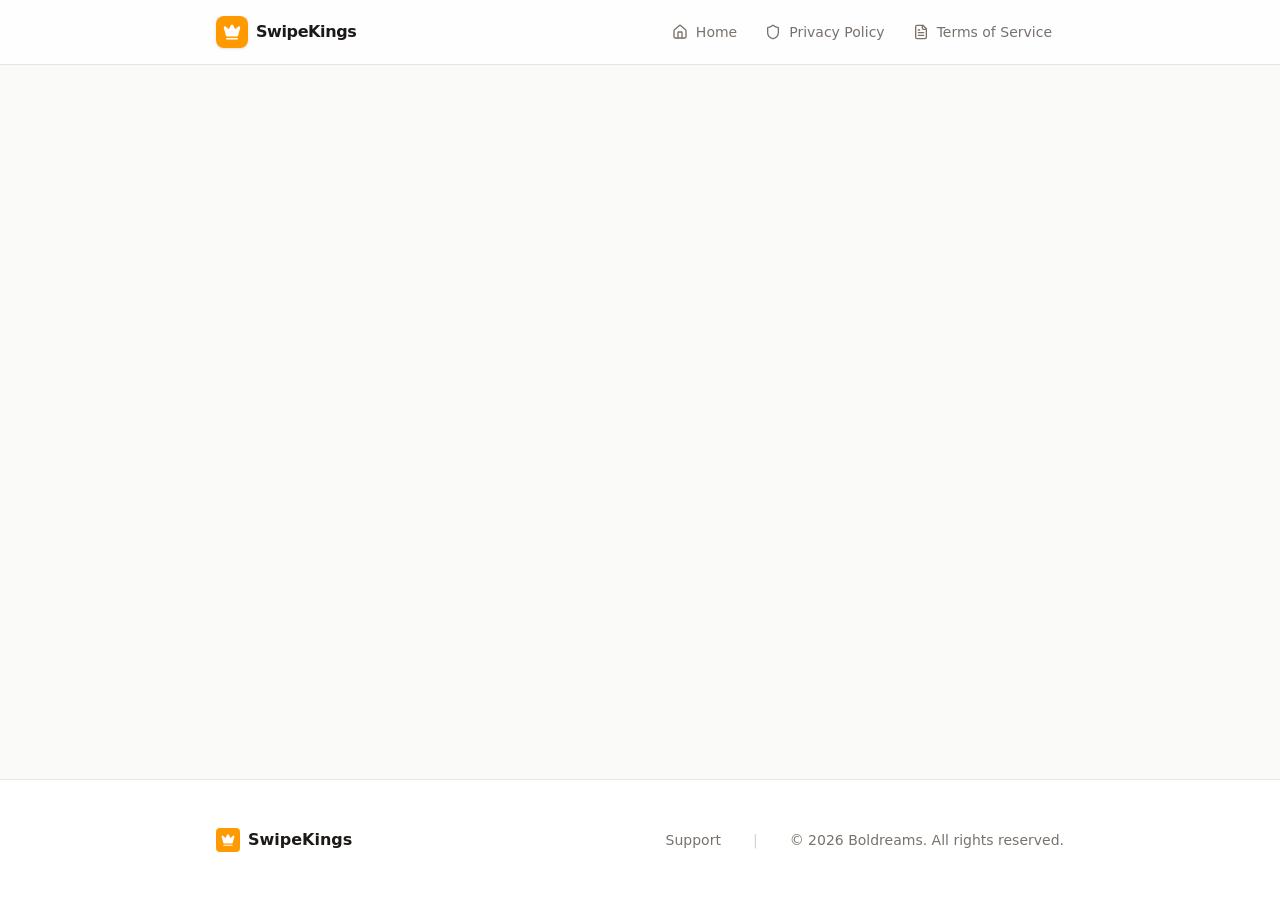
==== index.html @ 6731d636 "Add initial HTML structure and Tailwind CSS styles - Created index.html with basic HTML structure in" ====
<!doctype html>
<html lang="en">
  <head>
    <meta charset="UTF-8" />
    <meta name="viewport" content="width=device-width, initial-scale=1.0" />
    <title>My Google AI Studio App</title>
    <script type="module" crossorigin src="/assets/index-CmWxJ6qQ.js"></script>
    <link rel="stylesheet" crossorigin href="/assets/index-S616YsuQ.css">
  </head>
  <body>
    <div id="root"></div>
  </body>
</html>
---- assets/index-S616YsuQ.css ----
/*! tailwindcss v4.2.1 | MIT License | https://tailwindcss.com */@layer properties{@supports (((-webkit-hyphens:none)) and (not (margin-trim:inline))) or ((-moz-orient:inline) and (not (color:rgb(from red r g b)))){*,:before,:after,::backdrop{--tw-border-style:solid;--tw-leading:initial;--tw-font-weight:initial;--tw-tracking:initial;--tw-shadow:0 0 #0000;--tw-shadow-color:initial;--tw-shadow-alpha:100%;--tw-inset-shadow:0 0 #0000;--tw-inset-shadow-color:initial;--tw-inset-shadow-alpha:100%;--tw-ring-color:initial;--tw-ring-shadow:0 0 #0000;--tw-inset-ring-color:initial;--tw-inset-ring-shadow:0 0 #0000;--tw-ring-inset:initial;--tw-ring-offset-width:0px;--tw-ring-offset-color:#fff;--tw-ring-offset-shadow:0 0 #0000;--tw-blur:initial;--tw-brightness:initial;--tw-contrast:initial;--tw-grayscale:initial;--tw-hue-rotate:initial;--tw-invert:initial;--tw-opacity:initial;--tw-saturate:initial;--tw-sepia:initial;--tw-drop-shadow:initial;--tw-drop-shadow-color:initial;--tw-drop-shadow-alpha:100%;--tw-drop-shadow-size:initial;--tw-backdrop-blur:initial;--tw-backdrop-brightness:initial;--tw-backdrop-contrast:initial;--tw-backdrop-grayscale:initial;--tw-backdrop-hue-rotate:initial;--tw-backdrop-invert:initial;--tw-backdrop-opacity:initial;--tw-backdrop-saturate:initial;--tw-backdrop-sepia:initial;--tw-translate-x:0;--tw-translate-y:0;--tw-translate-z:0;--tw-scale-x:1;--tw-scale-y:1;--tw-scale-z:1;--tw-space-y-reverse:0}}}@layer theme{:root,:host{--font-sans:"Inter", ui-sans-serif, system-ui, sans-serif;--font-mono:ui-monospace, SFMono-Regular, Menlo, Monaco, Consolas, "Liberation Mono", "Courier New", monospace;--color-amber-100:oklch(96.2% .059 95.617);--color-amber-200:oklch(92.4% .12 95.746);--color-amber-400:oklch(82.8% .189 84.429);--color-amber-500:oklch(76.9% .188 70.08);--color-amber-600:oklch(66.6% .179 58.318);--color-amber-700:oklch(55.5% .163 48.998);--color-blue-50:oklch(97% .014 254.604);--color-blue-600:oklch(54.6% .245 262.881);--color-purple-50:oklch(97.7% .014 308.299);--color-purple-600:oklch(55.8% .288 302.321);--color-stone-50:oklch(98.5% .001 106.423);--color-stone-100:oklch(97% .001 106.424);--color-stone-200:oklch(92.3% .003 48.717);--color-stone-300:oklch(86.9% .005 56.366);--color-stone-400:oklch(70.9% .01 56.259);--color-stone-500:oklch(55.3% .013 58.071);--color-stone-600:oklch(44.4% .011 73.639);--color-stone-700:oklch(37.4% .01 67.558);--color-stone-800:oklch(26.8% .007 34.298);--color-stone-900:oklch(21.6% .006 56.043);--color-white:#fff;--spacing:.25rem;--container-md:28rem;--container-2xl:42rem;--container-3xl:48rem;--container-4xl:56rem;--text-xs:.75rem;--text-xs--line-height:calc(1 / .75);--text-sm:.875rem;--text-sm--line-height:calc(1.25 / .875);--text-lg:1.125rem;--text-lg--line-height:calc(1.75 / 1.125);--text-xl:1.25rem;--text-xl--line-height:calc(1.75 / 1.25);--text-2xl:1.5rem;--text-2xl--line-height:calc(2 / 1.5);--text-3xl:1.875rem;--text-3xl--line-height: 1.2 ;--text-4xl:2.25rem;--text-4xl--line-height:calc(2.5 / 2.25);--text-6xl:3.75rem;--text-6xl--line-height:1;--font-weight-medium:500;--font-weight-semibold:600;--font-weight-bold:700;--tracking-tight:-.025em;--tracking-wider:.05em;--leading-relaxed:1.625;--radius-lg:.5rem;--radius-xl:.75rem;--radius-2xl:1rem;--radius-3xl:1.5rem;--blur-md:12px;--blur-3xl:64px;--default-transition-duration:.15s;--default-transition-timing-function:cubic-bezier(.4, 0, .2, 1);--default-font-family:var(--font-sans);--default-mono-font-family:var(--font-mono)}}@layer base{*,:after,:before,::backdrop{box-sizing:border-box;border:0 solid;margin:0;padding:0}::file-selector-button{box-sizing:border-box;border:0 solid;margin:0;padding:0}html,:host{-webkit-text-size-adjust:100%;-moz-tab-size:4;tab-size:4;line-height:1.5;font-family:var(--default-font-family,ui-sans-serif, system-ui, sans-serif, "Apple Color Emoji", "Segoe UI Emoji", "Segoe UI Symbol", "Noto Color Emoji");font-feature-settings:var(--default-font-feature-settings,normal);font-variation-settings:var(--default-font-variation-settings,normal);-webkit-tap-highlight-color:transparent}hr{height:0;color:inherit;border-top-width:1px}abbr:where([title]){-webkit-text-decoration:underline dotted;text-decoration:underline dotted}h1,h2,h3,h4,h5,h6{font-size:inherit;font-weight:inherit}a{color:inherit;-webkit-text-decoration:inherit;text-decoration:inherit}b,strong{font-weight:bolder}code,kbd,samp,pre{font-family:var(--default-mono-font-family,ui-monospace, SFMono-Regular, Menlo, Monaco, Consolas, "Liberation Mono", "Courier New", monospace);font-feature-settings:var(--default-mono-font-feature-settings,normal);font-variation-settings:var(--default-mono-font-variation-settings,normal);font-size:1em}small{font-size:80%}sub,sup{vertical-align:baseline;font-size:75%;line-height:0;position:relative}sub{bottom:-.25em}sup{top:-.5em}table{text-indent:0;border-color:inherit;border-collapse:collapse}:-moz-focusring{outline:auto}progress{vertical-align:baseline}summary{display:list-item}ol,ul,menu{list-style:none}img,svg,video,canvas,audio,iframe,embed,object{vertical-align:middle;display:block}img,video{max-width:100%;height:auto}button,input,select,optgroup,textarea{font:inherit;font-feature-settings:inherit;font-variation-settings:inherit;letter-spacing:inherit;color:inherit;opacity:1;background-color:#0000;border-radius:0}::file-selector-button{font:inherit;font-feature-settings:inherit;font-variation-settings:inherit;letter-spacing:inherit;color:inherit;opacity:1;background-color:#0000;border-radius:0}:where(select:is([multiple],[size])) optgroup{font-weight:bolder}:where(select:is([multiple],[size])) optgroup option{padding-inline-start:20px}::file-selector-button{margin-inline-end:4px}::placeholder{opacity:1}@supports (not ((-webkit-appearance:-apple-pay-button))) or (contain-intrinsic-size:1px){::placeholder{color:currentColor}@supports (color:color-mix(in lab,red,red)){::placeholder{color:color-mix(in oklab,currentcolor 50%,transparent)}}}textarea{resize:vertical}::-webkit-search-decoration{-webkit-appearance:none}::-webkit-date-and-time-value{min-height:1lh;text-align:inherit}::-webkit-datetime-edit{display:inline-flex}::-webkit-datetime-edit-fields-wrapper{padding:0}::-webkit-datetime-edit{padding-block:0}::-webkit-datetime-edit-year-field{padding-block:0}::-webkit-datetime-edit-month-field{padding-block:0}::-webkit-datetime-edit-day-field{padding-block:0}::-webkit-datetime-edit-hour-field{padding-block:0}::-webkit-datetime-edit-minute-field{padding-block:0}::-webkit-datetime-edit-second-field{padding-block:0}::-webkit-datetime-edit-millisecond-field{padding-block:0}::-webkit-datetime-edit-meridiem-field{padding-block:0}::-webkit-calendar-picker-indicator{line-height:1}:-moz-ui-invalid{box-shadow:none}button,input:where([type=button],[type=reset],[type=submit]){-webkit-appearance:button;-moz-appearance:button;appearance:button}::file-selector-button{-webkit-appearance:button;-moz-appearance:button;appearance:button}::-webkit-inner-spin-button{height:auto}::-webkit-outer-spin-button{height:auto}[hidden]:where(:not([hidden=until-found])){display:none!important}body{background-color:var(--color-stone-50);color:var(--color-stone-900);-webkit-font-smoothing:antialiased;-moz-osx-font-smoothing:grayscale}.markdown-body h1{margin-top:calc(var(--spacing) * 8);margin-bottom:calc(var(--spacing) * 6);font-size:var(--text-3xl);line-height:var(--tw-leading,var(--text-3xl--line-height));--tw-font-weight:var(--font-weight-bold);font-weight:var(--font-weight-bold);color:var(--color-stone-900)}.markdown-body h2{margin-top:calc(var(--spacing) * 8);margin-bottom:calc(var(--spacing) * 4);font-size:var(--text-2xl);line-height:var(--tw-leading,var(--text-2xl--line-height));--tw-font-weight:var(--font-weight-semibold);font-weight:var(--font-weight-semibold);color:var(--color-stone-800)}.markdown-body h3{margin-top:calc(var(--spacing) * 6);margin-bottom:calc(var(--spacing) * 3);font-size:var(--text-xl);line-height:var(--tw-leading,var(--text-xl--line-height));--tw-font-weight:var(--font-weight-semibold);font-weight:var(--font-weight-semibold);color:var(--color-stone-700)}.markdown-body p{margin-bottom:calc(var(--spacing) * 4);--tw-leading:var(--leading-relaxed);line-height:var(--leading-relaxed);color:var(--color-stone-600)}.markdown-body ul{margin-bottom:calc(var(--spacing) * 4);list-style-type:disc;list-style-position:inside}:where(.markdown-body ul>:not(:last-child)){--tw-space-y-reverse:0;margin-block-start:calc(calc(var(--spacing) * 2) * var(--tw-space-y-reverse));margin-block-end:calc(calc(var(--spacing) * 2) * calc(1 - var(--tw-space-y-reverse)))}.markdown-body ul{color:var(--color-stone-600)}.markdown-body strong{--tw-font-weight:var(--font-weight-semibold);font-weight:var(--font-weight-semibold);color:var(--color-stone-800)}}@layer components;@layer utilities{.absolute{position:absolute}.relative{position:relative}.sticky{position:sticky}.top-0{top:calc(var(--spacing) * 0)}.right-0{right:calc(var(--spacing) * 0)}.z-10{z-index:10}.z-50{z-index:50}.mx-auto{margin-inline:auto}.-mt-20{margin-top:calc(var(--spacing) * -20)}.mt-12{margin-top:calc(var(--spacing) * 12)}.mt-20{margin-top:calc(var(--spacing) * 20)}.-mr-20{margin-right:calc(var(--spacing) * -20)}.mb-3{margin-bottom:calc(var(--spacing) * 3)}.mb-4{margin-bottom:calc(var(--spacing) * 4)}.mb-6{margin-bottom:calc(var(--spacing) * 6)}.mb-8{margin-bottom:calc(var(--spacing) * 8)}.mb-16{margin-bottom:calc(var(--spacing) * 16)}.ml-1{margin-left:calc(var(--spacing) * 1)}.block{display:block}.flex{display:flex}.grid{display:grid}.hidden{display:none}.inline-flex{display:inline-flex}.h-6{height:calc(var(--spacing) * 6)}.h-8{height:calc(var(--spacing) * 8)}.h-12{height:calc(var(--spacing) * 12)}.h-16{height:calc(var(--spacing) * 16)}.h-64{height:calc(var(--spacing) * 64)}.min-h-screen{min-height:100vh}.w-6{width:calc(var(--spacing) * 6)}.w-8{width:calc(var(--spacing) * 8)}.w-12{width:calc(var(--spacing) * 12)}.w-64{width:calc(var(--spacing) * 64)}.max-w-2xl{max-width:var(--container-2xl)}.max-w-3xl{max-width:var(--container-3xl)}.max-w-4xl{max-width:var(--container-4xl)}.max-w-md{max-width:var(--container-md)}.flex-grow{flex-grow:1}.flex-col{flex-direction:column}.items-center{align-items:center}.justify-between{justify-content:space-between}.justify-center{justify-content:center}.gap-1{gap:calc(var(--spacing) * 1)}.gap-2{gap:calc(var(--spacing) * 2)}.gap-6{gap:calc(var(--spacing) * 6)}.gap-8{gap:calc(var(--spacing) * 8)}.overflow-hidden{overflow:hidden}.rounded{border-radius:.25rem}.rounded-2xl{border-radius:var(--radius-2xl)}.rounded-3xl{border-radius:var(--radius-3xl)}.rounded-full{border-radius:3.40282e38px}.rounded-lg{border-radius:var(--radius-lg)}.rounded-xl{border-radius:var(--radius-xl)}.border{border-style:var(--tw-border-style);border-width:1px}.border-t{border-top-style:var(--tw-border-style);border-top-width:1px}.border-b{border-bottom-style:var(--tw-border-style);border-bottom-width:1px}.border-stone-200{border-color:var(--color-stone-200)}.bg-amber-100{background-color:var(--color-amber-100)}.bg-amber-500{background-color:var(--color-amber-500)}.bg-amber-500\/10{background-color:#f99c001a}@supports (color:color-mix(in lab,red,red)){.bg-amber-500\/10{background-color:color-mix(in oklab,var(--color-amber-500) 10%,transparent)}}.bg-blue-50{background-color:var(--color-blue-50)}.bg-purple-50{background-color:var(--color-purple-50)}.bg-stone-100{background-color:var(--color-stone-100)}.bg-stone-900{background-color:var(--color-stone-900)}.bg-white{background-color:var(--color-white)}.bg-white\/80{background-color:#fffc}@supports (color:color-mix(in lab,red,red)){.bg-white\/80{background-color:color-mix(in oklab,var(--color-white) 80%,transparent)}}.p-8{padding:calc(var(--spacing) * 8)}.px-3{padding-inline:calc(var(--spacing) * 3)}.px-6{padding-inline:calc(var(--spacing) * 6)}.py-1{padding-block:calc(var(--spacing) * 1)}.py-2{padding-block:calc(var(--spacing) * 2)}.py-3{padding-block:calc(var(--spacing) * 3)}.py-12{padding-block:calc(var(--spacing) * 12)}.text-center{text-align:center}.text-2xl{font-size:var(--text-2xl);line-height:var(--tw-leading,var(--text-2xl--line-height))}.text-4xl{font-size:var(--text-4xl);line-height:var(--tw-leading,var(--text-4xl--line-height))}.text-lg{font-size:var(--text-lg);line-height:var(--tw-leading,var(--text-lg--line-height))}.text-sm{font-size:var(--text-sm);line-height:var(--tw-leading,var(--text-sm--line-height))}.text-xl{font-size:var(--text-xl);line-height:var(--tw-leading,var(--text-xl--line-height))}.text-xs{font-size:var(--text-xs);line-height:var(--tw-leading,var(--text-xs--line-height))}.leading-relaxed{--tw-leading:var(--leading-relaxed);line-height:var(--leading-relaxed)}.font-bold{--tw-font-weight:var(--font-weight-bold);font-weight:var(--font-weight-bold)}.font-medium{--tw-font-weight:var(--font-weight-medium);font-weight:var(--font-weight-medium)}.font-semibold{--tw-font-weight:var(--font-weight-semibold);font-weight:var(--font-weight-semibold)}.tracking-tight{--tw-tracking:var(--tracking-tight);letter-spacing:var(--tracking-tight)}.tracking-wider{--tw-tracking:var(--tracking-wider);letter-spacing:var(--tracking-wider)}.text-amber-600{color:var(--color-amber-600)}.text-amber-700{color:var(--color-amber-700)}.text-blue-600{color:var(--color-blue-600)}.text-purple-600{color:var(--color-purple-600)}.text-stone-300{color:var(--color-stone-300)}.text-stone-400{color:var(--color-stone-400)}.text-stone-500{color:var(--color-stone-500)}.text-stone-600{color:var(--color-stone-600)}.text-stone-900{color:var(--color-stone-900)}.text-white{color:var(--color-white)}.uppercase{text-transform:uppercase}.shadow-sm{--tw-shadow:0 1px 3px 0 var(--tw-shadow-color,#0000001a), 0 1px 2px -1px var(--tw-shadow-color,#0000001a);box-shadow:var(--tw-inset-shadow),var(--tw-inset-ring-shadow),var(--tw-ring-offset-shadow),var(--tw-ring-shadow),var(--tw-shadow)}.blur-3xl{--tw-blur:blur(var(--blur-3xl));filter:var(--tw-blur,) var(--tw-brightness,) var(--tw-contrast,) var(--tw-grayscale,) var(--tw-hue-rotate,) var(--tw-invert,) var(--tw-saturate,) var(--tw-sepia,) var(--tw-drop-shadow,)}.backdrop-blur-md{--tw-backdrop-blur:blur(var(--blur-md));-webkit-backdrop-filter:var(--tw-backdrop-blur,) var(--tw-backdrop-brightness,) var(--tw-backdrop-contrast,) var(--tw-backdrop-grayscale,) var(--tw-backdrop-hue-rotate,) var(--tw-backdrop-invert,) var(--tw-backdrop-opacity,) var(--tw-backdrop-saturate,) var(--tw-backdrop-sepia,);backdrop-filter:var(--tw-backdrop-blur,) var(--tw-backdrop-brightness,) var(--tw-backdrop-contrast,) var(--tw-backdrop-grayscale,) var(--tw-backdrop-hue-rotate,) var(--tw-backdrop-invert,) var(--tw-backdrop-opacity,) var(--tw-backdrop-saturate,) var(--tw-backdrop-sepia,)}.transition{transition-property:color,background-color,border-color,outline-color,text-decoration-color,fill,stroke,--tw-gradient-from,--tw-gradient-via,--tw-gradient-to,opacity,box-shadow,transform,translate,scale,rotate,filter,-webkit-backdrop-filter,backdrop-filter,display,content-visibility,overlay,pointer-events;transition-timing-function:var(--tw-ease,var(--default-transition-timing-function));transition-duration:var(--tw-duration,var(--default-transition-duration))}.transition-all{transition-property:all;transition-timing-function:var(--tw-ease,var(--default-transition-timing-function));transition-duration:var(--tw-duration,var(--default-transition-duration))}.transition-colors{transition-property:color,background-color,border-color,outline-color,text-decoration-color,fill,stroke,--tw-gradient-from,--tw-gradient-via,--tw-gradient-to;transition-timing-function:var(--tw-ease,var(--default-transition-timing-function));transition-duration:var(--tw-duration,var(--default-transition-duration))}.transition-transform{transition-property:transform,translate,scale,rotate;transition-timing-function:var(--tw-ease,var(--default-transition-timing-function));transition-duration:var(--tw-duration,var(--default-transition-duration))}@media(hover:hover){.group-hover\:translate-x-1:is(:where(.group):hover *){--tw-translate-x:calc(var(--spacing) * 1);translate:var(--tw-translate-x) var(--tw-translate-y)}.group-hover\:scale-105:is(:where(.group):hover *){--tw-scale-x:105%;--tw-scale-y:105%;--tw-scale-z:105%;scale:var(--tw-scale-x) var(--tw-scale-y)}.group-hover\:scale-110:is(:where(.group):hover *){--tw-scale-x:110%;--tw-scale-y:110%;--tw-scale-z:110%;scale:var(--tw-scale-x) var(--tw-scale-y)}.hover\:border-amber-200:hover{border-color:var(--color-amber-200)}.hover\:bg-amber-400:hover{background-color:var(--color-amber-400)}.hover\:bg-stone-50:hover{background-color:var(--color-stone-50)}.hover\:text-amber-600:hover{color:var(--color-amber-600)}.hover\:text-stone-900:hover{color:var(--color-stone-900)}.hover\:shadow-md:hover{--tw-shadow:0 4px 6px -1px var(--tw-shadow-color,#0000001a), 0 2px 4px -2px var(--tw-shadow-color,#0000001a);box-shadow:var(--tw-inset-shadow),var(--tw-inset-ring-shadow),var(--tw-ring-offset-shadow),var(--tw-ring-shadow),var(--tw-shadow)}}@media(min-width:40rem){.sm\:inline{display:inline}.sm\:grid-cols-2{grid-template-columns:repeat(2,minmax(0,1fr))}.sm\:flex-row{flex-direction:row}.sm\:p-12{padding:calc(var(--spacing) * 12)}.sm\:py-20{padding-block:calc(var(--spacing) * 20)}.sm\:text-6xl{font-size:var(--text-6xl);line-height:var(--tw-leading,var(--text-6xl--line-height))}}}@property --tw-border-style{syntax:"*";inherits:false;initial-value:solid}@property --tw-leading{syntax:"*";inherits:false}@property --tw-font-weight{syntax:"*";inherits:false}@property --tw-tracking{syntax:"*";inherits:false}@property --tw-shadow{syntax:"*";inherits:false;initial-value:0 0 #0000}@property --tw-shadow-color{syntax:"*";inherits:false}@property --tw-shadow-alpha{syntax:"<percentage>";inherits:false;initial-value:100%}@property --tw-inset-shadow{syntax:"*";inherits:false;initial-value:0 0 #0000}@property --tw-inset-shadow-color{syntax:"*";inherits:false}@property --tw-inset-shadow-alpha{syntax:"<percentage>";inherits:false;initial-value:100%}@property --tw-ring-color{syntax:"*";inherits:false}@property --tw-ring-shadow{syntax:"*";inherits:false;initial-value:0 0 #0000}@property --tw-inset-ring-color{syntax:"*";inherits:false}@property --tw-inset-ring-shadow{syntax:"*";inherits:false;initial-value:0 0 #0000}@property --tw-ring-inset{syntax:"*";inherits:false}@property --tw-ring-offset-width{syntax:"<length>";inherits:false;initial-value:0}@property --tw-ring-offset-color{syntax:"*";inherits:false;initial-value:#fff}@property --tw-ring-offset-shadow{syntax:"*";inherits:false;initial-value:0 0 #0000}@property --tw-blur{syntax:"*";inherits:false}@property --tw-brightness{syntax:"*";inherits:false}@property --tw-contrast{syntax:"*";inherits:false}@property --tw-grayscale{syntax:"*";inherits:false}@property --tw-hue-rotate{syntax:"*";inherits:false}@property --tw-invert{syntax:"*";inherits:false}@property --tw-opacity{syntax:"*";inherits:false}@property --tw-saturate{syntax:"*";inherits:false}@property --tw-sepia{syntax:"*";inherits:false}@property --tw-drop-shadow{syntax:"*";inherits:false}@property --tw-drop-shadow-color{syntax:"*";inherits:false}@property --tw-drop-shadow-alpha{syntax:"<percentage>";inherits:false;initial-value:100%}@property --tw-drop-shadow-size{syntax:"*";inherits:false}@property --tw-backdrop-blur{syntax:"*";inherits:false}@property --tw-backdrop-brightness{syntax:"*";inherits:false}@property --tw-backdrop-contrast{syntax:"*";inherits:false}@property --tw-backdrop-grayscale{syntax:"*";inherits:false}@property --tw-backdrop-hue-rotate{syntax:"*";inherits:false}@property --tw-backdrop-invert{syntax:"*";inherits:false}@property --tw-backdrop-opacity{syntax:"*";inherits:false}@property --tw-backdrop-saturate{syntax:"*";inherits:false}@property --tw-backdrop-sepia{syntax:"*";inherits:false}@property --tw-translate-x{syntax:"*";inherits:false;initial-value:0}@property --tw-translate-y{syntax:"*";inherits:false;initial-value:0}@property --tw-translate-z{syntax:"*";inherits:false;initial-value:0}@property --tw-scale-x{syntax:"*";inherits:false;initial-value:1}@property --tw-scale-y{syntax:"*";inherits:false;initial-value:1}@property --tw-scale-z{syntax:"*";inherits:false;initial-value:1}@property --tw-space-y-reverse{syntax:"*";inherits:false;initial-value:0}
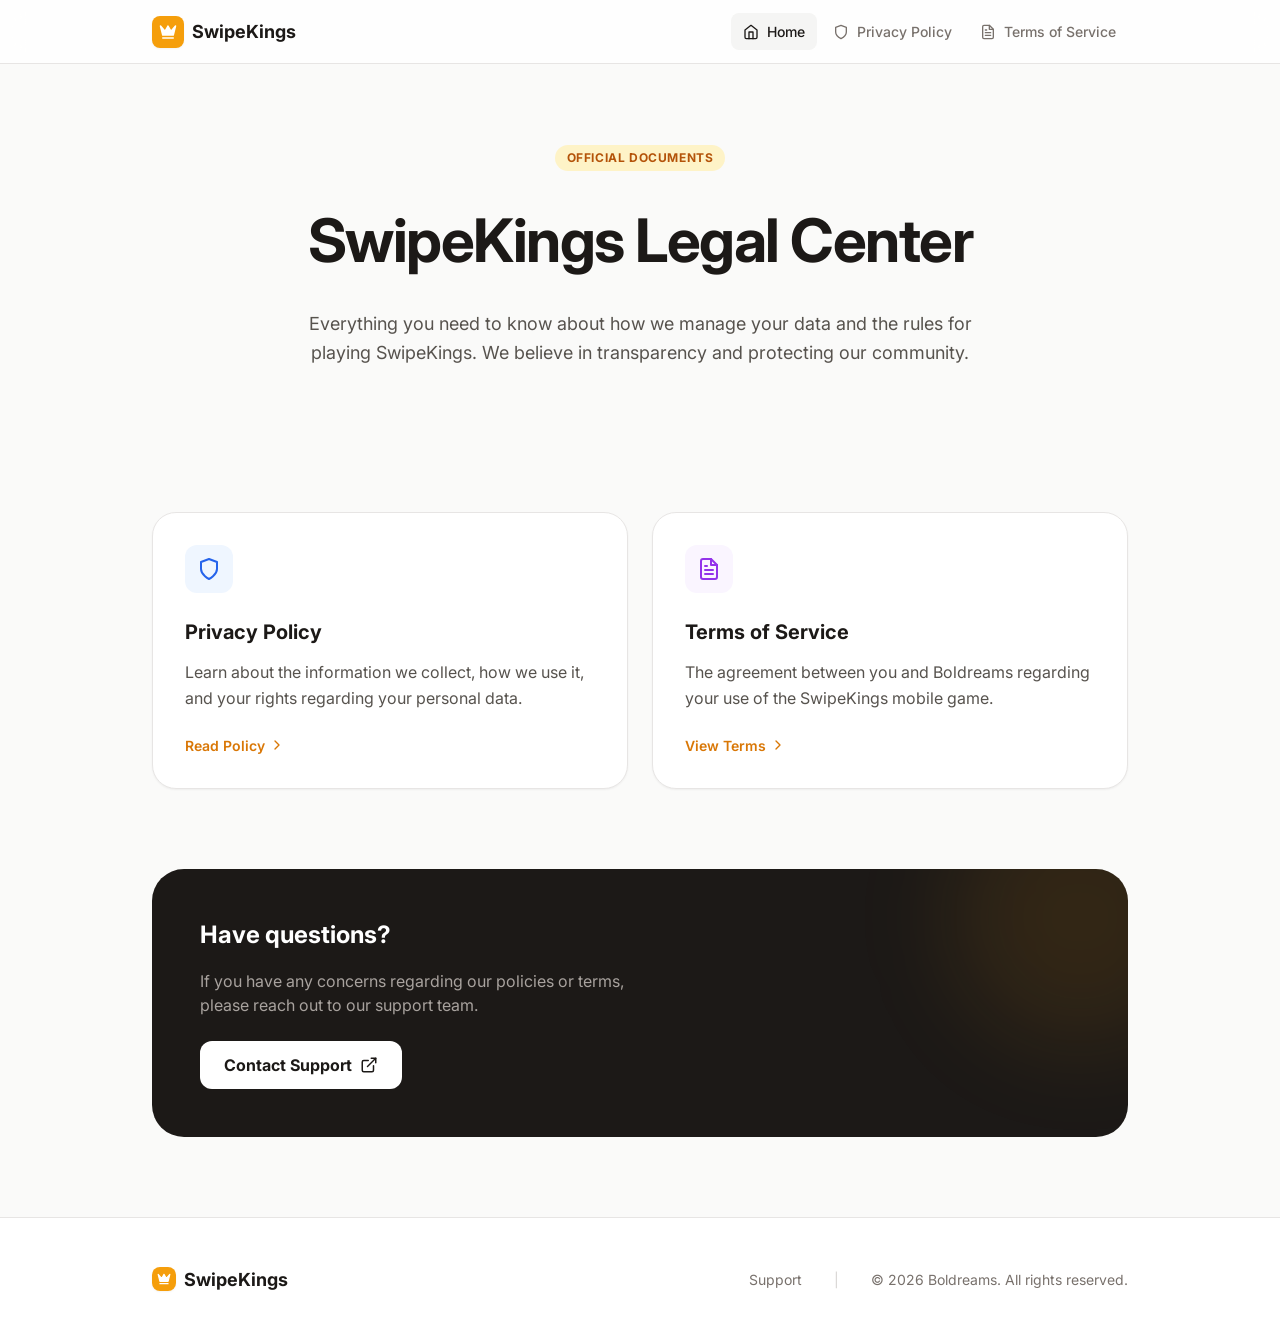
==== commit 5861f400: "Replaced entire page" ====
--- a/index.html
+++ b/index.html
@@ -1,14 +1,154 @@
-<!doctype html>
+<!DOCTYPE html>
 <html lang="en">
-  <head>
-    <meta charset="UTF-8" />
-    <meta name="viewport" content="width=device-width, initial-scale=1.0" />
-    <title>My Google AI Studio App</title>
-    <script type="module" crossorigin src="/assets/index-CmWxJ6qQ.js"></script>
-    <link rel="stylesheet" crossorigin href="/assets/index-S616YsuQ.css">
-  </head>
-  <body>
-    <div id="root"></div>
-  </body>
-</html>
 
+<head>
+  <meta charset="UTF-8">
+  <meta name="viewport" content="width=device-width, initial-scale=1.0">
+  <title>SwipeKings Legal Center</title>
+  <meta name="description" content="Official legal documents for SwipeKings. Privacy Policy and Terms of Service.">
+  <link rel="preconnect" href="https://fonts.googleapis.com">
+  <link rel="preconnect" href="https://fonts.gstatic.com" crossorigin>
+  <link href="https://fonts.googleapis.com/css2?family=Inter:wght@400;500;600;700&display=swap" rel="stylesheet">
+  <link rel="stylesheet" href="style.css">
+</head>
+
+<body>
+  <nav>
+    <div class="container nav-content">
+      <a href="index.html" class="logo">
+        <div class="logo-box">
+          <svg xmlns="http://www.w3.org/2000/svg" width="18" height="18" viewBox="0 0 24 24" fill="currentColor"
+            stroke="currentColor" stroke-width="2" stroke-linecap="round" stroke-linejoin="round">
+            <path d="m2 4 3 12h14l3-12-6 7-4-7-4 7-6-7zm3 16h14" />
+          </svg>
+        </div>
+        <span>SwipeKings</span>
+      </a>
+      <div class="nav-links">
+        <a href="index.html" class="nav-item active">
+          <svg xmlns="http://www.w3.org/2000/svg" width="16" height="16" viewBox="0 0 24 24" fill="none"
+            stroke="currentColor" stroke-width="2" stroke-linecap="round" stroke-linejoin="round">
+            <path d="m3 9 9-7 9 7v11a2 2 0 0 1-2 2H5a2 2 0 0 1-2-2z" />
+            <polyline points="9 22 9 12 15 12 15 22" />
+          </svg>
+          <span>Home</span>
+        </a>
+        <a href="privacy-policy.html" class="nav-item">
+          <svg xmlns="http://www.w3.org/2000/svg" width="16" height="16" viewBox="0 0 24 24" fill="none"
+            stroke="currentColor" stroke-width="2" stroke-linecap="round" stroke-linejoin="round">
+            <path d="M12 22s8-4 8-10V5l-8-3-8 3v7c0 6 8 10 8 10z" />
+          </svg>
+          <span>Privacy Policy</span>
+        </a>
+        <a href="terms-of-service.html" class="nav-item">
+          <svg xmlns="http://www.w3.org/2000/svg" width="16" height="16" viewBox="0 0 24 24" fill="none"
+            stroke="currentColor" stroke-width="2" stroke-linecap="round" stroke-linejoin="round">
+            <path d="M14 2H6a2 2 0 0 0-2 2v16a2 2 0 0 0 2 2h12a2 2 0 0 0 2-2V8z" />
+            <polyline points="14 2 14 8 20 8" />
+            <line x1="16" y1="13" x2="8" y2="13" />
+            <line x1="16" y1="17" x2="8" y2="17" />
+            <polyline points="10 9 9 9 8 9" />
+          </svg>
+          <span>Terms of Service</span>
+        </a>
+      </div>
+    </div>
+  </nav>
+
+  <main class="container">
+    <section class="hero animate-fade-up">
+      <div class="badge">Official Documents</div>
+      <h1>SwipeKings Legal Center</h1>
+      <p class="lead">
+        Everything you need to know about how we manage your data and the rules for playing SwipeKings.
+        We believe in transparency and protecting our community.
+      </p>
+    </section>
+
+    <div class="card-grid">
+      <a href="privacy-policy.html" class="card animate-fade-right delay-100">
+        <div class="card-icon icon-blue">
+          <svg xmlns="http://www.w3.org/2000/svg" width="24" height="24" viewBox="0 0 24 24" fill="none"
+            stroke="currentColor" stroke-width="2" stroke-linecap="round" stroke-linejoin="round">
+            <path d="M12 22s8-4 8-10V5l-8-3-8 3v7c0 6 8 10 8 10z" />
+          </svg>
+        </div>
+        <h2 class="card-title">Privacy Policy</h2>
+        <p class="card-text">
+          Learn about the information we collect, how we use it, and your rights regarding your personal data.
+        </p>
+        <div class="card-link">
+          Read Policy
+          <svg xmlns="http://www.w3.org/2000/svg" width="16" height="16" viewBox="0 0 24 24" fill="none"
+            stroke="currentColor" stroke-width="2" stroke-linecap="round" stroke-linejoin="round">
+            <polyline points="9 18 15 12 9 6" />
+          </svg>
+        </div>
+      </a>
+
+      <a href="terms-of-service.html" class="card animate-fade-left delay-200">
+        <div class="card-icon icon-purple">
+          <svg xmlns="http://www.w3.org/2000/svg" width="24" height="24" viewBox="0 0 24 24" fill="none"
+            stroke="currentColor" stroke-width="2" stroke-linecap="round" stroke-linejoin="round">
+            <path d="M14 2H6a2 2 0 0 0-2 2v16a2 2 0 0 0 2 2h12a2 2 0 0 0 2-2V8z" />
+            <polyline points="14 2 14 8 20 8" />
+            <line x1="16" y1="13" x2="8" y2="13" />
+            <line x1="16" y1="17" x2="8" y2="17" />
+            <polyline points="10 9 9 9 8 9" />
+          </svg>
+        </div>
+        <h2 class="card-title">Terms of Service</h2>
+        <p class="card-text">
+          The agreement between you and Boldreams regarding your use of the SwipeKings mobile game.
+        </p>
+        <div class="card-link">
+          View Terms
+          <svg xmlns="http://www.w3.org/2000/svg" width="16" height="16" viewBox="0 0 24 24" fill="none"
+            stroke="currentColor" stroke-width="2" stroke-linecap="round" stroke-linejoin="round">
+            <polyline points="9 18 15 12 9 6" />
+          </svg>
+        </div>
+      </a>
+    </div>
+
+    <section class="contact-section animate-fade-up delay-400">
+      <div class="contact-content">
+        <h3 class="contact-title">Have questions?</h3>
+        <p class="contact-text">
+          If you have any concerns regarding our policies or terms, please reach out to our support team.
+        </p>
+        <a href="mailto:soueuroya@gmail.com" class="contact-button">
+          Contact Support
+          <svg xmlns="http://www.w3.org/2000/svg" width="18" height="18" viewBox="0 0 24 24" fill="none"
+            stroke="currentColor" stroke-width="2" stroke-linecap="round" stroke-linejoin="round">
+            <path d="M18 13v6a2 2 0 0 1-2 2H5a2 2 0 0 1-2-2V8a2 2 0 0 1 2-2h6" />
+            <polyline points="15 3 21 3 21 9" />
+            <line x1="10" y1="14" x2="21" y2="3" />
+          </svg>
+        </a>
+      </div>
+      <div class="contact-glow"></div>
+    </section>
+  </main>
+
+  <footer class="main-footer">
+    <div class="container footer-content">
+      <div class="logo">
+        <div class="logo-box" style="width: 1.5rem; height: 1.5rem;">
+          <svg xmlns="http://www.w3.org/2000/svg" width="14" height="14" viewBox="0 0 24 24" fill="currentColor"
+            stroke="currentColor" stroke-width="2" stroke-linecap="round" stroke-linejoin="round">
+            <path d="m2 4 3 12h14l3-12-6 7-4-7-4 7-6-7zm3 16h14" />
+          </svg>
+        </div>
+        <span>SwipeKings</span>
+      </div>
+      <div class="footer-links">
+        <a href="mailto:soueuroya@gmail.com">Support</a>
+        <span class="separator">|</span>
+        <p>© 2026 Boldreams. All rights reserved.</p>
+      </div>
+    </div>
+  </footer>
+</body>
+
+</html>
--- a/style.css
+++ b/style.css
@@ -0,0 +1,530 @@
+:root {
+  --color-stone-50: #fafaf9;
+  --color-stone-100: #f5f5f4;
+  --color-stone-200: #e7e5e4;
+  --color-stone-300: #d6d3d1;
+  --color-stone-400: #a8a29e;
+  --color-stone-500: #78716c;
+  --color-stone-600: #57534e;
+  --color-stone-700: #44403c;
+  --color-stone-800: #292524;
+  --color-stone-900: #1c1917;
+
+  --color-amber-50: #fffbeb;
+  --color-amber-100: #fef3c7;
+  --color-amber-200: #fde68a;
+  --color-amber-400: #fbbf24;
+  --color-amber-500: #f59e0b;
+  --color-amber-600: #d97706;
+  --color-amber-700: #b45309;
+
+  --color-blue-50: #eff6ff;
+  --color-blue-600: #2563eb;
+
+  --color-purple-50: #faf5ff;
+  --color-purple-600: #9333ea;
+
+  --font-sans: 'Inter', ui-sans-serif, system-ui, -apple-system, BlinkMacSystemFont, "Segoe UI", Roboto, "Helvetica Neue", Arial, sans-serif;
+  --shadow-sm: 0 1px 2px 0 rgb(0 0 0 / 0.05);
+  --shadow-md: 0 4px 6px -1px rgb(0 0 0 / 0.1), 0 2px 4px -2px rgb(0 0 0 / 0.1);
+}
+
+* {
+  box-sizing: border-box;
+  margin: 0;
+  padding: 0;
+}
+
+body {
+  font-family: var(--font-sans);
+  background-color: var(--color-stone-50);
+  color: var(--color-stone-900);
+  line-height: 1.5;
+  -webkit-font-smoothing: antialiased;
+  -moz-osx-font-smoothing: grayscale;
+  min-height: 100vh;
+  display: flex;
+  flex-direction: column;
+}
+
+a {
+  color: inherit;
+  text-decoration: none;
+  transition: all 0.2s ease;
+}
+
+img, svg {
+  display: block;
+}
+
+/* Layout */
+.container {
+  width: 100%;
+  max-width: 64rem; /* 4xl equivalent */
+  margin-left: auto;
+  margin-right: auto;
+  padding-left: 1.5rem;
+  padding-right: 1.5rem;
+}
+
+.max-w-3xl {
+  max-width: 48rem;
+}
+
+/* Navbar */
+nav {
+  position: sticky;
+  top: 0;
+  z-index: 50;
+  background-color: rgba(255, 255, 255, 0.8);
+  backdrop-filter: blur(12px);
+  border-bottom: 1px solid var(--color-stone-200);
+  height: 4rem;
+}
+
+.nav-content {
+  display: flex;
+  align-items: center;
+  justify-content: space-between;
+  height: 100%;
+}
+
+.logo {
+  display: flex;
+  align-items: center;
+  gap: 0.5rem;
+  font-weight: 700;
+  font-size: 1.125rem;
+}
+
+.logo-box {
+  width: 2rem;
+  height: 2rem;
+  background-color: var(--color-amber-500);
+  border-radius: 0.5rem;
+  display: flex;
+  align-items: center;
+  justify-content: center;
+  color: white;
+  box-shadow: var(--shadow-sm);
+  transition: transform 0.2s;
+}
+
+.logo:hover .logo-box {
+  transform: scale(1.05);
+}
+
+.nav-links {
+  display: flex;
+  gap: 0.25rem;
+}
+
+.nav-item {
+  display: flex;
+  align-items: center;
+  gap: 0.5rem;
+  padding: 0.5rem 0.75rem;
+  border-radius: 0.5rem;
+  font-size: 0.875rem;
+  font-weight: 500;
+  color: var(--color-stone-500);
+}
+
+.nav-item:hover {
+  color: var(--color-stone-900);
+  background-color: var(--color-stone-50);
+}
+
+.nav-item.active {
+  background-color: var(--color-stone-100);
+  color: var(--color-stone-900);
+}
+
+.nav-item span {
+  display: none;
+}
+
+@media (min-width: 640px) {
+  .nav-item span {
+    display: inline;
+  }
+}
+
+/* Main Content */
+main {
+  flex-grow: 1;
+}
+
+.hero {
+  text-align: center;
+  margin-bottom: 4rem;
+  padding-top: 3rem;
+  padding-bottom: 3rem;
+}
+
+@media (min-width: 640px) {
+  .hero {
+    padding-top: 5rem;
+    padding-bottom: 5rem;
+  }
+}
+
+.badge {
+  display: inline-flex;
+  align-items: center;
+  gap: 0.5rem;
+  padding: 0.25rem 0.75rem;
+  border-radius: 9999px;
+  background-color: var(--color-amber-100);
+  color: var(--color-amber-700);
+  font-size: 0.75rem;
+  font-weight: 700;
+  text-transform: uppercase;
+  letter-spacing: 0.05em;
+  margin-bottom: 1.5rem;
+}
+
+h1 {
+  font-size: 2.25rem;
+  font-weight: 700;
+  color: var(--color-stone-900);
+  letter-spacing: -0.025em;
+  margin-bottom: 1.5rem;
+}
+
+@media (min-width: 640px) {
+  h1 {
+    font-size: 3.75rem;
+  }
+}
+
+.lead {
+  font-size: 1.125rem;
+  color: var(--color-stone-600);
+  max-width: 42rem;
+  margin-left: auto;
+  margin-right: auto;
+  line-height: 1.625;
+}
+
+/* Cards */
+.card-grid {
+  display: grid;
+  gap: 1.5rem;
+}
+
+@media (min-width: 640px) {
+  .card-grid {
+    grid-template-columns: repeat(2, minmax(0, 1fr));
+  }
+}
+
+.card {
+  display: block;
+  padding: 2rem;
+  background-color: white;
+  border: 1px solid var(--color-stone-200);
+  border-radius: 1.5rem;
+  box-shadow: var(--shadow-sm);
+  transition: all 0.2s;
+}
+
+.card:hover {
+  box-shadow: var(--shadow-md);
+  border-color: var(--color-amber-200);
+}
+
+.card-icon {
+  width: 3rem;
+  height: 3rem;
+  border-radius: 0.75rem;
+  display: flex;
+  align-items: center;
+  justify-content: center;
+  margin-bottom: 1.5rem;
+  transition: transform 0.2s;
+}
+
+.card:hover .card-icon {
+  transform: scale(1.1);
+}
+
+.icon-blue {
+  background-color: var(--color-blue-50);
+  color: var(--color-blue-600);
+}
+
+.icon-purple {
+  background-color: var(--color-purple-50);
+  color: var(--color-purple-600);
+}
+
+.card-title {
+  font-size: 1.25rem;
+  font-weight: 700;
+  color: var(--color-stone-900);
+  margin-bottom: 0.75rem;
+}
+
+.card-text {
+  color: var(--color-stone-600);
+  margin-bottom: 1.5rem;
+  line-height: 1.625;
+}
+
+.card-link {
+  display: flex;
+  align-items: center;
+  color: var(--color-amber-600);
+  font-weight: 600;
+  font-size: 0.875rem;
+}
+
+.card-link svg {
+  margin-left: 0.25rem;
+  transition: transform 0.2s;
+}
+
+.card:hover .card-link svg {
+  transform: translateX(0.25rem);
+}
+
+/* Contact Section */
+.contact-section {
+  margin-top: 5rem;
+  padding: 2rem;
+  background-color: var(--color-stone-900);
+  border-radius: 1.5rem;
+  color: white;
+  position: relative;
+  overflow: hidden;
+}
+
+@media (min-width: 640px) {
+  .contact-section {
+    padding: 3rem;
+    border-radius: 2rem;
+  }
+}
+
+.contact-content {
+  position: relative;
+  z-index: 10;
+}
+
+.contact-title {
+  font-size: 1.5rem;
+  font-weight: 700;
+  margin-bottom: 1rem;
+}
+
+.contact-text {
+  color: var(--color-stone-400);
+  margin-bottom: 1.5rem;
+  max-width: 28rem;
+}
+
+.contact-button {
+  display: inline-flex;
+  align-items: center;
+  gap: 0.5rem;
+  padding: 0.75rem 1.5rem;
+  background-color: white;
+  color: var(--color-stone-900);
+  border-radius: 0.75rem;
+  font-weight: 700;
+}
+
+.contact-button:hover {
+  background-color: var(--color-amber-400);
+}
+
+.contact-glow {
+  position: absolute;
+  top: 0;
+  right: 0;
+  width: 16rem;
+  height: 16rem;
+  background-color: rgba(245, 158, 11, 0.1);
+  border-radius: 9999px;
+  filter: blur(48px);
+  margin-top: -5rem;
+  margin-right: -5rem;
+}
+
+/* Footer */
+footer.main-footer {
+  border-top: 1px solid var(--color-stone-200);
+  padding-top: 3rem;
+  padding-bottom: 3rem;
+  background-color: white;
+  margin-top: 5rem;
+}
+
+.footer-content {
+  display: flex;
+  flex-direction: column;
+  align-items: center;
+  gap: 1.5rem;
+}
+
+@media (min-width: 640px) {
+  .footer-content {
+    flex-direction: row;
+    justify-content: space-between;
+  }
+}
+
+.footer-links {
+  display: flex;
+  gap: 2rem;
+  font-size: 0.875rem;
+  color: var(--color-stone-500);
+  align-items: center;
+}
+
+.footer-links a:hover {
+  color: var(--color-amber-600);
+}
+
+.separator {
+  color: var(--color-stone-300);
+}
+
+/* Policy Content */
+.back-link {
+  display: inline-flex;
+  align-items: center;
+  gap: 0.5rem;
+  color: var(--color-stone-500);
+  font-weight: 500;
+  margin-bottom: 2rem;
+}
+
+.back-link:hover {
+  color: var(--color-amber-600);
+}
+
+.content-wrapper {
+  background-color: white;
+  border: 1px solid var(--color-stone-200);
+  border-radius: 1.5rem;
+  padding: 2rem;
+  box-shadow: var(--shadow-sm);
+}
+
+@media (min-width: 640px) {
+  .content-wrapper {
+    padding: 3rem;
+    border-radius: 2rem;
+  }
+}
+
+.policy-footer {
+  margin-top: 3rem;
+  text-align: center;
+  color: var(--color-stone-400);
+  font-size: 0.875rem;
+  margin-bottom: 3rem;
+}
+
+/* Markdown Styles */
+.markdown h1 {
+  font-size: 1.875rem;
+  font-weight: 700;
+  margin-bottom: 1.5rem;
+  margin-top: 2rem;
+  color: var(--color-stone-900);
+}
+
+.markdown h1:first-child {
+  margin-top: 0;
+}
+
+.markdown h2 {
+  font-size: 1.5rem;
+  font-weight: 600;
+  margin-bottom: 1rem;
+  margin-top: 2rem;
+  color: var(--color-stone-800);
+}
+
+.markdown h3 {
+  font-size: 1.25rem;
+  font-weight: 600;
+  margin-bottom: 0.75rem;
+  margin-top: 1.5rem;
+  color: var(--color-stone-700);
+}
+
+.markdown p {
+  margin-bottom: 1rem;
+  line-height: 1.625;
+  color: var(--color-stone-600);
+}
+
+.markdown ul {
+  list-style-type: disc;
+  list-style-position: inside;
+  margin-bottom: 1rem;
+}
+
+.markdown li {
+  margin-bottom: 0.5rem;
+  color: var(--color-stone-600);
+}
+
+.markdown strong {
+  font-weight: 600;
+  color: var(--color-stone-800);
+}
+
+/* Animations */
+@keyframes fadeInUp {
+  from {
+    opacity: 0;
+    transform: translateY(20px);
+  }
+  to {
+    opacity: 1;
+    transform: translateY(0);
+  }
+}
+
+@keyframes fadeInRight {
+  from {
+    opacity: 0;
+    transform: translateX(-20px);
+  }
+  to {
+    opacity: 1;
+    transform: translateX(0);
+  }
+}
+
+@keyframes fadeInLeft {
+  from {
+    opacity: 0;
+    transform: translateX(20px);
+  }
+  to {
+    opacity: 1;
+    transform: translateX(0);
+  }
+}
+
+.animate-fade-up {
+  animation: fadeInUp 0.5s ease forwards;
+}
+
+.animate-fade-right {
+  animation: fadeInRight 0.5s ease forwards;
+}
+
+.animate-fade-left {
+  animation: fadeInLeft 0.5s ease forwards;
+}
+
+.delay-100 { animation-delay: 0.1s; }
+.delay-200 { animation-delay: 0.2s; }
+.delay-400 { animation-delay: 0.4s; }
